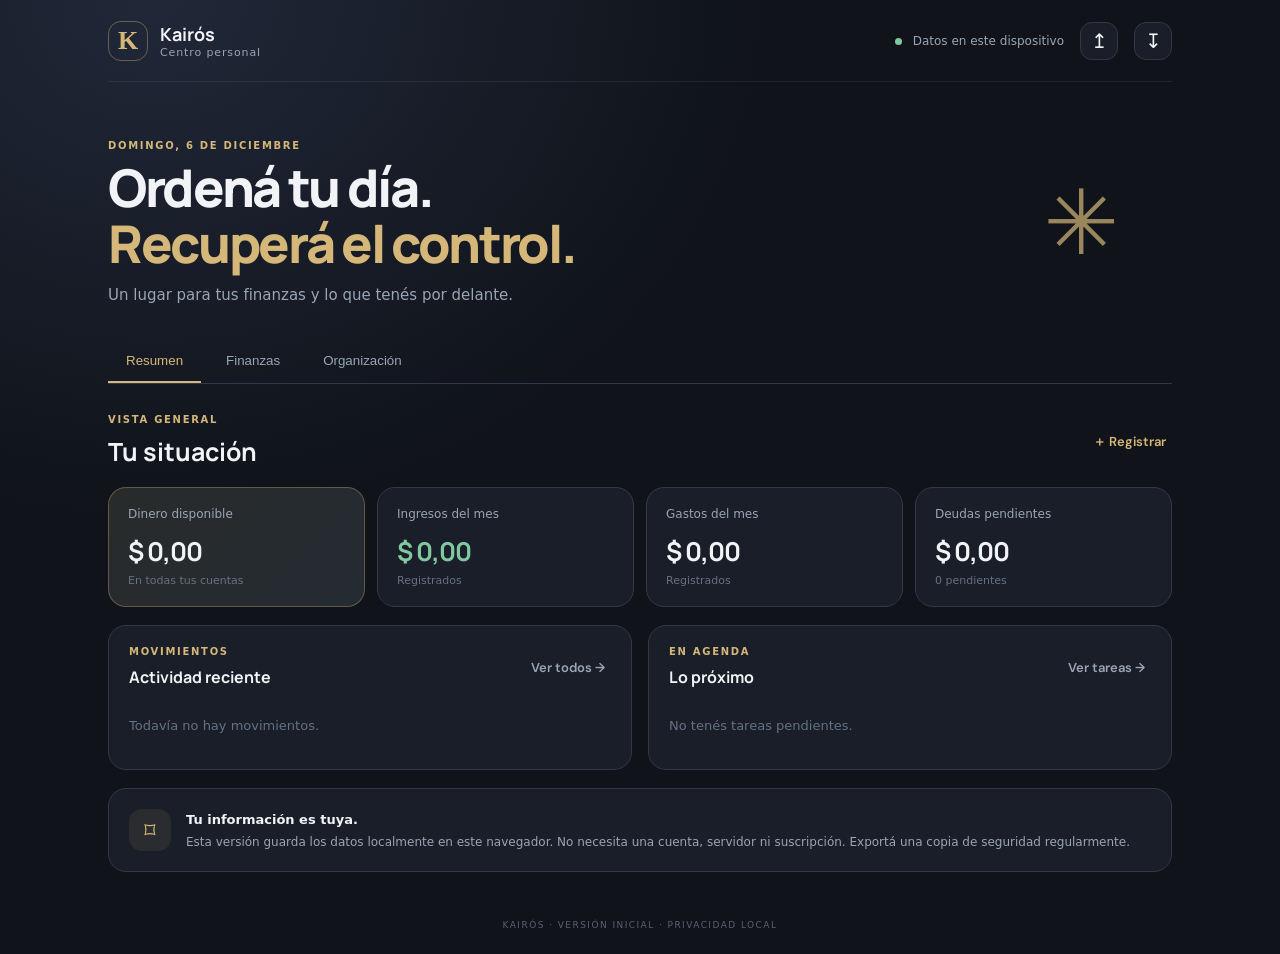
==== personal/index.html @ 92a75d6a "Wire tested finance domain and PWA assets" ====
<!doctype html>
<html lang="es">
<head>
<meta charset="utf-8"><meta name="viewport" content="width=device-width,initial-scale=1,viewport-fit=cover">
<meta name="theme-color" content="#10131a"><meta name="description" content="Kairós: tu centro personal, privado y local.">
<link rel="manifest" href="./manifest.webmanifest"><link rel="stylesheet" href="./styles.css">
<title>Kairós — Centro personal</title>
</head>
<body>
<div class="shell">
<header class="top"><a class="brand" href="#"><span class="brandmark">K</span><span><b>Kairós</b><small>Centro personal</small></span></a><div class="topright"><span class="localtag"><i></i> Datos en este dispositivo</span><button class="iconbtn" id="restoreBtn" title="Restaurar copia de seguridad" aria-label="Restaurar copia">↥</button><button class="iconbtn" id="backupBtn" title="Exportar copia de seguridad" aria-label="Exportar copia">↧</button></div></header>
<main>
<section class="welcome"><div><p class="eyebrow" id="todayLabel">TU ESPACIO</p><h1>Ordená tu día.<br><em>Recuperá el control.</em></h1><p class="muted">Un lugar para tus finanzas y lo que tenés por delante.</p></div><div class="welcome-mark">✳</div></section>
<nav class="tabs" aria-label="Secciones"><button class="tab active" data-view="home">Resumen</button><button class="tab" data-view="finance">Finanzas</button><button class="tab" data-view="tasks">Organización</button></nav>
<section class="view active" id="view-home">
<div class="sectionhead"><div><p class="eyebrow">VISTA GENERAL</p><h2>Tu situación</h2></div><button class="textbtn" id="quickAdd">＋ Registrar</button></div>
<div class="stats"><article class="stat primary"><span>Dinero disponible</span><strong id="totalBalance">$0</strong><small>En todas tus cuentas</small></article><article class="stat"><span>Ingresos del mes</span><strong class="positive" id="monthIncome">$0</strong><small>Registrados</small></article><article class="stat"><span>Gastos del mes</span><strong id="monthExpense">$0</strong><small>Registrados</small></article><article class="stat"><span>Deudas pendientes</span><strong id="debtTotal">$0</strong><small id="debtCount">0 registradas</small></article></div>
<div class="columns"><article class="panel"><div class="panelhead"><div><p class="eyebrow">MOVIMIENTOS</p><h3>Actividad reciente</h3></div><button class="subtle" data-go="finance">Ver todos →</button></div><div id="recentList" class="list empty">Todavía no hay movimientos.</div></article><article class="panel"><div class="panelhead"><div><p class="eyebrow">EN AGENDA</p><h3>Lo próximo</h3></div><button class="subtle" data-go="tasks">Ver tareas →</button></div><div id="upcomingList" class="list empty">No tenés tareas pendientes.</div></article></div>
<div class="panel privacy"><div class="privacyicon">⌑</div><div><b>Tu información es tuya.</b><p>Esta versión guarda los datos localmente en este navegador. No necesita una cuenta, servidor ni suscripción. Exportá una copia de seguridad regularmente.</p></div></div>
</section>
<section class="view" id="view-finance">
<div class="sectionhead"><div><p class="eyebrow">CONTROL FINANCIERO</p><h2>Finanzas</h2></div><button class="textbtn" id="newMovement">＋ Movimiento</button></div>
<div class="financegrid"><article class="panel"><div class="panelhead"><h3>Cuentas</h3><button class="subtle" id="newAccount">＋ Agregar</button></div><div id="accountsList" class="list empty">Agregá tu primera cuenta.</div></article><article class="panel"><div class="panelhead"><h3>Deudas</h3><button class="subtle" id="newDebt">＋ Agregar</button></div><div id="debtsList" class="list empty">No hay deudas registradas.</div></article></div>
<article class="panel movementpanel"><div class="panelhead"><div><p class="eyebrow">REGISTRO</p><h3>Todos los movimientos</h3></div><select id="movementFilter" aria-label="Filtrar movimientos"><option value="all">Todos</option><option value="income">Ingresos</option><option value="expense">Gastos</option></select></div><div id="movementList" class="list empty">Todavía no hay movimientos.</div></article>
</section>
<section class="view" id="view-tasks">
<div class="sectionhead"><div><p class="eyebrow">PLANIFICACIÓN</p><h2>Organización</h2></div><button class="textbtn" id="newTask">＋ Nueva tarea</button></div>
<div class="tasksummary"><div><b id="taskOpen">0</b><span>Pendientes</span></div><div><b id="taskDone">0</b><span>Completadas</span></div></div>
<article class="panel"><div class="panelhead"><h3>Tu lista</h3><select id="taskFilter" aria-label="Filtrar tareas"><option value="open">Pendientes</option><option value="all">Todas</option><option value="done">Completadas</option></select></div><div id="taskList" class="list empty">No hay tareas. Agregá la primera.</div></article>
</section>
</main>
<footer>KAIRÓS · VERSIÓN INICIAL · PRIVACIDAD LOCAL</footer>
</div>
<dialog id="entryDialog"><form method="dialog" id="entryForm"><div class="dialoghead"><div><p class="eyebrow" id="formEyebrow">NUEVO REGISTRO</p><h2 id="formTitle">Registrar movimiento</h2></div><button class="iconbtn" value="cancel" aria-label="Cerrar">×</button></div><div id="formFields"></div><div class="formactions"><button class="btn ghost" value="cancel">Cancelar</button><button class="btn" id="saveEntry" value="default">Guardar</button></div></form></dialog>
<input id="importFile" type="file" accept="application/json,.json" hidden>
<div id="toast" role="status" aria-live="polite"></div>
<script src="./domain.js"></script><script src="./app.js"></script>
</body></html>
---- personal/styles.css ----
@import url('https://fonts.googleapis.com/css2?family=DM+Sans:wght@400;500;600;700&family=Manrope:wght@400;500;600;700;800&display=swap');
:root{color-scheme:dark;--bg:#10131a;--surface:#191e28;--surface2:#202735;--line:#303949;--text:#f1f3f6;--muted:#9aa5b5;--faint:#657184;--accent:#d5b779;--green:#80c9a0;--red:#e58b8b;--radius:18px}*{box-sizing:border-box}body{margin:0;background:radial-gradient(ellipse at 12% 0%,#202838 0,transparent 38%),var(--bg);color:var(--text);font:15px system-ui,-apple-system,BlinkMacSystemFont,'Segoe UI',sans-serif;min-height:100vh}.shell{max-width:1120px;margin:auto;padding:0 28px}.top{height:82px;display:flex;align-items:center;justify-content:space-between;border-bottom:1px solid #ffffff12}.brand{display:flex;align-items:center;gap:12px;color:inherit;text-decoration:none}.brandmark{width:40px;height:40px;border:1px solid #d5b77966;border-radius:13px;display:grid;place-items:center;color:var(--accent);font:700 26px Georgia}.brand b{display:block;font:700 18px Manrope}.brand small{display:block;color:var(--muted);font-size:11px;letter-spacing:.08em}.topright{display:flex;align-items:center;gap:16px}.localtag{font-size:12px;color:var(--muted)}.localtag i{display:inline-block;width:7px;height:7px;background:var(--green);border-radius:50%;margin-right:7px}.iconbtn{width:38px;height:38px;border:1px solid var(--line);border-radius:12px;background:var(--surface);color:var(--text);font-size:20px;cursor:pointer}.welcome{display:flex;justify-content:space-between;align-items:center;padding:58px 0 36px}.eyebrow{font-size:10px;letter-spacing:.17em;color:var(--accent);font-weight:700;margin:0 0 9px}.welcome h1{font:800 clamp(34px,5vw,52px)/1.08 Manrope;margin:0;letter-spacing:-.045em}.welcome h1 em{font-style:normal;color:var(--accent)}.muted{color:var(--muted);margin:14px 0 0}.welcome-mark{font-size:90px;color:#d5b779;opacity:.7;padding-right:5%}.tabs{display:flex;gap:7px;border-bottom:1px solid var(--line);margin-bottom:30px}.tab{padding:13px 18px;border:0;border-bottom:2px solid transparent;background:none;color:var(--muted);font:600 13px inherit;cursor:pointer}.tab.active{color:var(--accent);border-color:var(--accent)}.view{display:none}.view.active{display:block}.sectionhead{display:flex;justify-content:space-between;align-items:center;margin:0 0 18px}.sectionhead h2{font:700 25px Manrope;margin:0}.textbtn,.subtle{background:none;border:0;color:var(--accent);font:600 13px 'DM Sans';cursor:pointer}.stats{display:grid;grid-template-columns:repeat(4,1fr);gap:12px;margin-bottom:18px}.stat{background:var(--surface);border:1px solid var(--line);border-radius:var(--radius);padding:19px;min-height:120px}.stat.primary{background:linear-gradient(135deg,#292b2b,#242b32);border-color:#d5b77955}.stat span,.stat small{display:block;color:var(--muted);font-size:12px}.stat strong{display:block;font:700 26px Manrope;margin:12px 0 5px;letter-spacing:-.04em}.stat small{color:var(--faint);font-size:11px}.positive{color:var(--green)}.columns,.financegrid{display:grid;grid-template-columns:1fr 1fr;gap:16px}.panel{background:var(--surface);border:1px solid var(--line);border-radius:var(--radius);padding:20px;margin-bottom:16px;min-width:0}.panelhead{display:flex;justify-content:space-between;align-items:center;gap:12px;margin-bottom:14px}.panelhead h3{font:700 16px Manrope;margin:0}.list.empty{color:var(--faint);font-size:13px;padding:16px 0}.listrow{display:flex;justify-content:space-between;align-items:center;gap:12px;padding:13px 0;border-top:1px solid #ffffff0d}.listrow:first-child{border-top:0}.rowmain{min-width:0}.rowtitle{font-weight:600;font-size:13px;overflow-wrap:anywhere}.rowsub{color:var(--muted);font-size:11px;margin-top:4px}.rowamount{font-weight:700;font-size:13px;white-space:nowrap}.rowamount.income{color:var(--green)}.rowamount.expense{color:var(--red)}.rowactions{display:flex;gap:5px}.mini{border:1px solid var(--line);background:var(--surface2);color:var(--muted);border-radius:8px;padding:5px 8px;cursor:pointer;font-size:11px}.privacy{display:flex;align-items:center;gap:15px;margin-top:2px}.privacyicon{width:42px;height:42px;border-radius:13px;background:#d5b77918;color:var(--accent);display:grid;place-items:center;font-size:22px;flex:none}.privacy b{font-size:13px}.privacy p{font-size:12px;color:var(--muted);margin:5px 0 0;line-height:1.5}.movementpanel{margin-top:16px}.subtle{color:var(--muted)}select,input{background:var(--surface2);color:var(--text);border:1px solid var(--line);border-radius:10px;padding:9px 11px;font:13px 'DM Sans';max-width:100%}.tasksummary{display:flex;gap:10px;margin-bottom:16px}.tasksummary div{padding:14px 18px;background:var(--surface);border:1px solid var(--line);border-radius:14px;min-width:125px}.tasksummary b{font:700 22px Manrope;display:block}.tasksummary span{font-size:11px;color:var(--muted)}.taskcheck{width:19px;height:19px;accent-color:var(--accent);flex:none}footer{text-align:center;color:#596273;font-size:9px;letter-spacing:.16em;padding:32px 0 24px}dialog{background:var(--surface);color:var(--text);border:1px solid var(--line);border-radius:20px;padding:0;width:min(470px,calc(100% - 28px));box-shadow:0 25px 100px #0009}dialog::backdrop{background:#080a0ecc;backdrop-filter:blur(4px)}dialog form{padding:24px}.dialoghead{display:flex;justify-content:space-between;align-items:flex-start;margin-bottom:20px}.dialoghead h2{font:700 21px Manrope;margin:0}.field{margin:14px 0}.field label{display:block;font-size:12px;color:var(--muted);margin-bottom:7px}.field input,.field select{width:100%;padding:12px}.formactions{display:flex;justify-content:flex-end;gap:9px;margin-top:22px}.btn{border:1px solid var(--accent);background:var(--accent);color:#17191d;padding:11px 17px;border-radius:10px;font-weight:700;cursor:pointer}.btn.ghost{background:transparent;color:var(--muted);border-color:var(--line)}#toast{position:fixed;bottom:22px;left:50%;transform:translate(-50%,20px);opacity:0;pointer-events:none;background:#e6d2a5;color:#17191d;padding:11px 17px;border-radius:10px;font-size:13px;font-weight:600;transition:.2s;z-index:5}#toast.show{opacity:1;transform:translate(-50%,0)}.taskdone .rowtitle{text-decoration:line-through;color:var(--faint)}@media(max-width:760px){.shell{padding:0 16px}.top{height:68px}.localtag{font-size:0}.localtag i{width:8px;height:8px}.welcome{padding:40px 0 28px}.welcome-mark{font-size:60px;padding:0}.stats{grid-template-columns:1fr 1fr;gap:9px}.stat{padding:15px;min-height:108px}.stat strong{font-size:22px}.columns,.financegrid{grid-template-columns:1fr;gap:0}.panel{padding:16px}.sectionhead h2{font-size:22px}.tab{padding:12px 13px}.welcome h1{font-size:37px}}@media(max-width:380px){.welcome h1{font-size:32px}.stats{grid-template-columns:1fr 1fr}.stat strong{font-size:19px}}
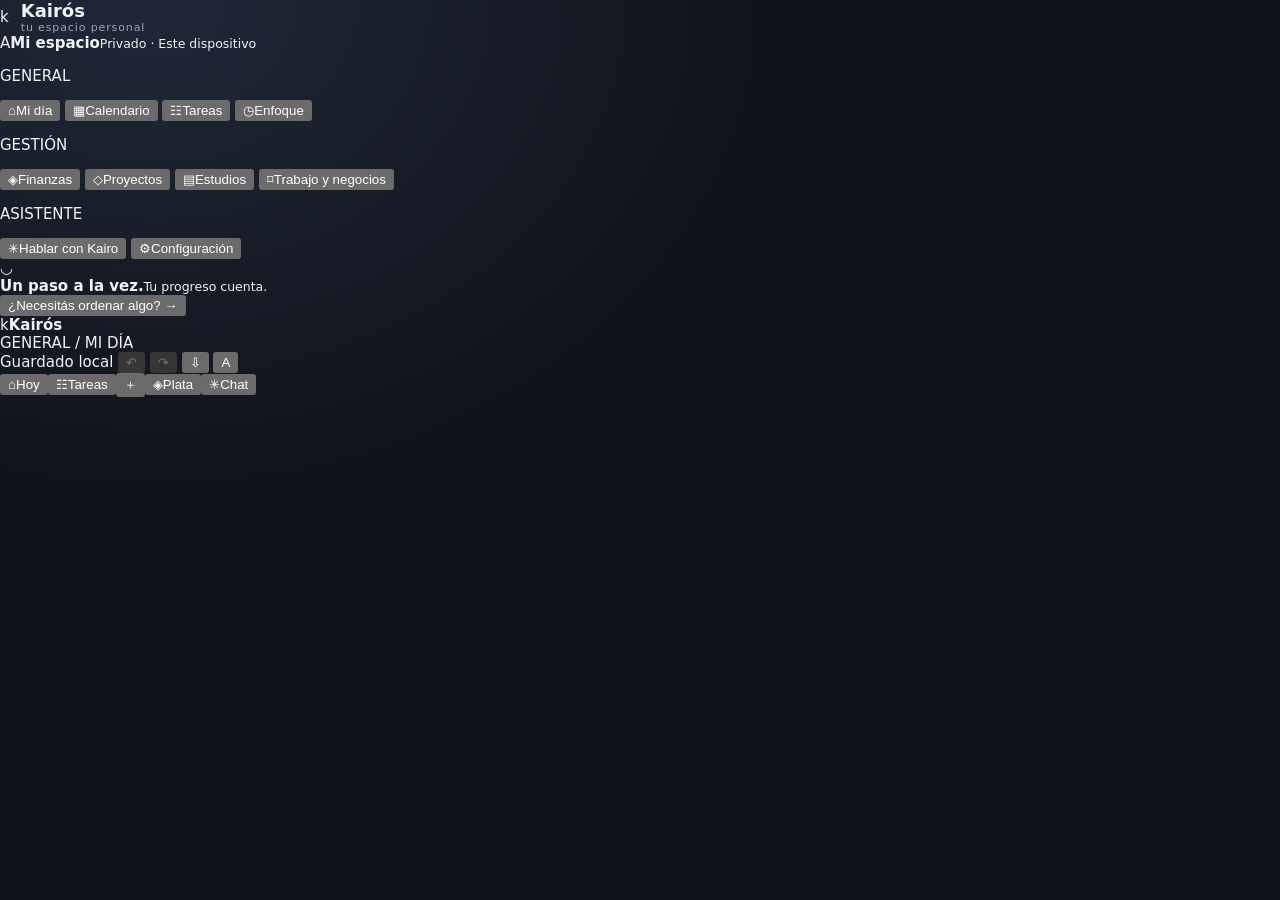
==== commit d6059620: "Redesign Kairós as responsive personal workspace" ====
--- a/personal/index.html
+++ b/personal/index.html
@@ -2,37 +2,63 @@
 <html lang="es">
 <head>
 <meta charset="utf-8"><meta name="viewport" content="width=device-width,initial-scale=1,viewport-fit=cover">
-<meta name="theme-color" content="#10131a"><meta name="description" content="Kairós: tu centro personal, privado y local.">
-<link rel="manifest" href="./manifest.webmanifest"><link rel="stylesheet" href="./styles.css">
-<title>Kairós — Centro personal</title>
+<meta name="theme-color" content="#f4f2ec"><meta name="description" content="Kairós: tu centro personal, privado y local.">
+<link rel="manifest" href="./manifest.webmanifest"><link rel="icon" href="./icon.svg"><link rel="stylesheet" href="./styles.css">
+<title>Kairós — Tu centro personal</title>
 </head>
 <body>
-<div class="shell">
-<header class="top"><a class="brand" href="#"><span class="brandmark">K</span><span><b>Kairós</b><small>Centro personal</small></span></a><div class="topright"><span class="localtag"><i></i> Datos en este dispositivo</span><button class="iconbtn" id="restoreBtn" title="Restaurar copia de seguridad" aria-label="Restaurar copia">↥</button><button class="iconbtn" id="backupBtn" title="Exportar copia de seguridad" aria-label="Exportar copia">↧</button></div></header>
-<main>
-<section class="welcome"><div><p class="eyebrow" id="todayLabel">TU ESPACIO</p><h1>Ordená tu día.<br><em>Recuperá el control.</em></h1><p class="muted">Un lugar para tus finanzas y lo que tenés por delante.</p></div><div class="welcome-mark">✳</div></section>
-<nav class="tabs" aria-label="Secciones"><button class="tab active" data-view="home">Resumen</button><button class="tab" data-view="finance">Finanzas</button><button class="tab" data-view="tasks">Organización</button></nav>
-<section class="view active" id="view-home">
-<div class="sectionhead"><div><p class="eyebrow">VISTA GENERAL</p><h2>Tu situación</h2></div><button class="textbtn" id="quickAdd">＋ Registrar</button></div>
-<div class="stats"><article class="stat primary"><span>Dinero disponible</span><strong id="totalBalance">$0</strong><small>En todas tus cuentas</small></article><article class="stat"><span>Ingresos del mes</span><strong class="positive" id="monthIncome">$0</strong><small>Registrados</small></article><article class="stat"><span>Gastos del mes</span><strong id="monthExpense">$0</strong><small>Registrados</small></article><article class="stat"><span>Deudas pendientes</span><strong id="debtTotal">$0</strong><small id="debtCount">0 registradas</small></article></div>
-<div class="columns"><article class="panel"><div class="panelhead"><div><p class="eyebrow">MOVIMIENTOS</p><h3>Actividad reciente</h3></div><button class="subtle" data-go="finance">Ver todos →</button></div><div id="recentList" class="list empty">Todavía no hay movimientos.</div></article><article class="panel"><div class="panelhead"><div><p class="eyebrow">EN AGENDA</p><h3>Lo próximo</h3></div><button class="subtle" data-go="tasks">Ver tareas →</button></div><div id="upcomingList" class="list empty">No tenés tareas pendientes.</div></article></div>
-<div class="panel privacy"><div class="privacyicon">⌑</div><div><b>Tu información es tuya.</b><p>Esta versión guarda los datos localmente en este navegador. No necesita una cuenta, servidor ni suscripción. Exportá una copia de seguridad regularmente.</p></div></div>
-</section>
-<section class="view" id="view-finance">
-<div class="sectionhead"><div><p class="eyebrow">CONTROL FINANCIERO</p><h2>Finanzas</h2></div><button class="textbtn" id="newMovement">＋ Movimiento</button></div>
-<div class="financegrid"><article class="panel"><div class="panelhead"><h3>Cuentas</h3><button class="subtle" id="newAccount">＋ Agregar</button></div><div id="accountsList" class="list empty">Agregá tu primera cuenta.</div></article><article class="panel"><div class="panelhead"><h3>Deudas</h3><button class="subtle" id="newDebt">＋ Agregar</button></div><div id="debtsList" class="list empty">No hay deudas registradas.</div></article></div>
-<article class="panel movementpanel"><div class="panelhead"><div><p class="eyebrow">REGISTRO</p><h3>Todos los movimientos</h3></div><select id="movementFilter" aria-label="Filtrar movimientos"><option value="all">Todos</option><option value="income">Ingresos</option><option value="expense">Gastos</option></select></div><div id="movementList" class="list empty">Todavía no hay movimientos.</div></article>
-</section>
-<section class="view" id="view-tasks">
-<div class="sectionhead"><div><p class="eyebrow">PLANIFICACIÓN</p><h2>Organización</h2></div><button class="textbtn" id="newTask">＋ Nueva tarea</button></div>
-<div class="tasksummary"><div><b id="taskOpen">0</b><span>Pendientes</span></div><div><b id="taskDone">0</b><span>Completadas</span></div></div>
-<article class="panel"><div class="panelhead"><h3>Tu lista</h3><select id="taskFilter" aria-label="Filtrar tareas"><option value="open">Pendientes</option><option value="all">Todas</option><option value="done">Completadas</option></select></div><div id="taskList" class="list empty">No hay tareas. Agregá la primera.</div></article>
-</section>
+<div class="app-shell">
+<aside class="sidebar">
+<a class="brand" href="#home"><span class="brand-mark">k</span><span><b>Kairós</b><small>tu espacio personal</small></span></a>
+<div class="profile-chip"><span class="avatar">A</span><span><b>Mi espacio</b><small>Privado · Este dispositivo</small></span><i class="status-dot"></i></div>
+<nav class="side-nav" aria-label="Navegación principal">
+<p class="nav-label">GENERAL</p>
+<button class="nav-item active" data-view="home"><span>⌂</span>Mi día</button>
+<button class="nav-item" data-view="calendar"><span>▦</span>Calendario</button>
+<button class="nav-item" data-view="organize"><span>☷</span>Tareas</button>
+<button class="nav-item" data-view="focus"><span>◷</span>Enfoque</button>
+<p class="nav-label">GESTIÓN</p>
+<button class="nav-item" data-view="finance"><span>◈</span>Finanzas</button>
+<button class="nav-item" data-view="projects"><span>◇</span>Proyectos</button>
+<button class="nav-item" data-view="studies"><span>▤</span>Estudios</button>
+<button class="nav-item" data-view="work"><span>⌑</span>Trabajo y negocios</button>
+<p class="nav-label">ASISTENTE</p>
+<button class="nav-item" data-view="assistant"><span>✳</span>Hablar con Kairo</button>
+<button class="nav-item" data-view="settings"><span>⚙</span>Configuración</button>
+</nav>
+<div class="sidebar-bottom"><div class="mascot-mini"><span class="mascot-face">◡</span><div><b>Un paso a la vez.</b><small>Tu progreso cuenta.</small></div></div><button class="side-help" data-view="assistant">¿Necesitás ordenar algo? <span>→</span></button></div>
+</aside>
+<div class="main-column">
+<header class="topbar">
+<div class="mobile-brand"><span class="brand-mark">k</span><b>Kairós</b></div>
+<div class="breadcrumb" id="breadcrumb">GENERAL <span>/</span> MI DÍA</div>
+<div class="top-actions">
+<span class="save-status"><i></i> Guardado local</span>
+<button class="icon-action" id="undoBtn" title="Deshacer (Ctrl+Z)" aria-label="Deshacer" disabled>↶</button>
+<button class="icon-action" id="redoBtn" title="Rehacer (Ctrl+Y)" aria-label="Rehacer" disabled>↷</button>
+<button class="icon-action" id="backupBtn" title="Copia de seguridad" aria-label="Copia de seguridad">⇩</button>
+<button class="avatar top-avatar" id="settingsShortcut" aria-label="Configuración">A</button>
+</div>
+</header>
+<main id="main-content">
+<section class="view active" id="view-home"></section>
+<section class="view" id="view-calendar"></section>
+<section class="view" id="view-organize"></section>
+<section class="view" id="view-focus"></section>
+<section class="view" id="view-finance"></section>
+<section class="view" id="view-projects"></section>
+<section class="view" id="view-studies"></section>
+<section class="view" id="view-work"></section>
+<section class="view" id="view-assistant"></section>
+<section class="view" id="view-settings"></section>
 </main>
-<footer>KAIRÓS · VERSIÓN INICIAL · PRIVACIDAD LOCAL</footer>
 </div>
-<dialog id="entryDialog"><form method="dialog" id="entryForm"><div class="dialoghead"><div><p class="eyebrow" id="formEyebrow">NUEVO REGISTRO</p><h2 id="formTitle">Registrar movimiento</h2></div><button class="iconbtn" value="cancel" aria-label="Cerrar">×</button></div><div id="formFields"></div><div class="formactions"><button class="btn ghost" value="cancel">Cancelar</button><button class="btn" id="saveEntry" value="default">Guardar</button></div></form></dialog>
-<input id="importFile" type="file" accept="application/json,.json" hidden>
-<div id="toast" role="status" aria-live="polite"></div>
+<nav class="mobile-nav" aria-label="Navegación móvil">
+<button class="active" data-view="home"><span>⌂</span>Hoy</button><button data-view="organize"><span>☷</span>Tareas</button><button class="mobile-add" id="mobileQuickAdd"><span>＋</span></button><button data-view="finance"><span>◈</span>Plata</button><button data-view="assistant"><span>✳</span>Chat</button>
+</nav>
+</div>
+<dialog id="modal"><form id="modalForm"><div class="modal-head"><div><p class="eyebrow" id="modalEyebrow">NUEVO</p><h2 id="modalTitle">Crear</h2></div><button type="button" class="icon-action close-modal" aria-label="Cerrar">×</button></div><div id="modalFields" class="modal-fields"></div><div class="modal-actions"><button type="button" class="btn btn-quiet close-modal">Cancelar</button><button type="submit" class="btn btn-primary">Guardar</button></div></form></dialog>
+<div class="toast" id="toast" role="status" aria-live="polite"></div>
+<input type="file" id="importFile" accept="application/json,.json" hidden>
 <script src="./domain.js"></script><script src="./app.js"></script>
 </body></html>
--- a/personal/styles.css
+++ b/personal/styles.css
@@ -1,2 +1,2 @@
 @import url('https://fonts.googleapis.com/css2?family=DM+Sans:wght@400;500;600;700&family=Manrope:wght@400;500;600;700;800&display=swap');
-:root{color-scheme:dark;--bg:#10131a;--surface:#191e28;--surface2:#202735;--line:#303949;--text:#f1f3f6;--muted:#9aa5b5;--faint:#657184;--accent:#d5b779;--green:#80c9a0;--red:#e58b8b;--radius:18px}*{box-sizing:border-box}body{margin:0;background:radial-gradient(ellipse at 12% 0%,#202838 0,transparent 38%),var(--bg);color:var(--text);font:15px system-ui,-apple-system,BlinkMacSystemFont,'Segoe UI',sans-serif;min-height:100vh}.shell{max-width:1120px;margin:auto;padding:0 28px}.top{height:82px;display:flex;align-items:center;justify-content:space-between;border-bottom:1px solid #ffffff12}.brand{display:flex;align-items:center;gap:12px;color:inherit;text-decoration:none}.brandmark{width:40px;height:40px;border:1px solid #d5b77966;border-radius:13px;display:grid;place-items:center;color:var(--accent);font:700 26px Georgia}.brand b{display:block;font:700 18px Manrope}.brand small{display:block;color:var(--muted);font-size:11px;letter-spacing:.08em}.topright{display:flex;align-items:center;gap:16px}.localtag{font-size:12px;color:var(--muted)}.localtag i{display:inline-block;width:7px;height:7px;background:var(--green);border-radius:50%;margin-right:7px}.iconbtn{width:38px;height:38px;border:1px solid var(--line);border-radius:12px;background:var(--surface);color:var(--text);font-size:20px;cursor:pointer}.welcome{display:flex;justify-content:space-between;align-items:center;padding:58px 0 36px}.eyebrow{font-size:10px;letter-spacing:.17em;color:var(--accent);font-weight:700;margin:0 0 9px}.welcome h1{font:800 clamp(34px,5vw,52px)/1.08 Manrope;margin:0;letter-spacing:-.045em}.welcome h1 em{font-style:normal;color:var(--accent)}.muted{color:var(--muted);margin:14px 0 0}.welcome-mark{font-size:90px;color:#d5b779;opacity:.7;padding-right:5%}.tabs{display:flex;gap:7px;border-bottom:1px solid var(--line);margin-bottom:30px}.tab{padding:13px 18px;border:0;border-bottom:2px solid transparent;background:none;color:var(--muted);font:600 13px inherit;cursor:pointer}.tab.active{color:var(--accent);border-color:var(--accent)}.view{display:none}.view.active{display:block}.sectionhead{display:flex;justify-content:space-between;align-items:center;margin:0 0 18px}.sectionhead h2{font:700 25px Manrope;margin:0}.textbtn,.subtle{background:none;border:0;color:var(--accent);font:600 13px 'DM Sans';cursor:pointer}.stats{display:grid;grid-template-columns:repeat(4,1fr);gap:12px;margin-bottom:18px}.stat{background:var(--surface);border:1px solid var(--line);border-radius:var(--radius);padding:19px;min-height:120px}.stat.primary{background:linear-gradient(135deg,#292b2b,#242b32);border-color:#d5b77955}.stat span,.stat small{display:block;color:var(--muted);font-size:12px}.stat strong{display:block;font:700 26px Manrope;margin:12px 0 5px;letter-spacing:-.04em}.stat small{color:var(--faint);font-size:11px}.positive{color:var(--green)}.columns,.financegrid{display:grid;grid-template-columns:1fr 1fr;gap:16px}.panel{background:var(--surface);border:1px solid var(--line);border-radius:var(--radius);padding:20px;margin-bottom:16px;min-width:0}.panelhead{display:flex;justify-content:space-between;align-items:center;gap:12px;margin-bottom:14px}.panelhead h3{font:700 16px Manrope;margin:0}.list.empty{color:var(--faint);font-size:13px;padding:16px 0}.listrow{display:flex;justify-content:space-between;align-items:center;gap:12px;padding:13px 0;border-top:1px solid #ffffff0d}.listrow:first-child{border-top:0}.rowmain{min-width:0}.rowtitle{font-weight:600;font-size:13px;overflow-wrap:anywhere}.rowsub{color:var(--muted);font-size:11px;margin-top:4px}.rowamount{font-weight:700;font-size:13px;white-space:nowrap}.rowamount.income{color:var(--green)}.rowamount.expense{color:var(--red)}.rowactions{display:flex;gap:5px}.mini{border:1px solid var(--line);background:var(--surface2);color:var(--muted);border-radius:8px;padding:5px 8px;cursor:pointer;font-size:11px}.privacy{display:flex;align-items:center;gap:15px;margin-top:2px}.privacyicon{width:42px;height:42px;border-radius:13px;background:#d5b77918;color:var(--accent);display:grid;place-items:center;font-size:22px;flex:none}.privacy b{font-size:13px}.privacy p{font-size:12px;color:var(--muted);margin:5px 0 0;line-height:1.5}.movementpanel{margin-top:16px}.subtle{color:var(--muted)}select,input{background:var(--surface2);color:var(--text);border:1px solid var(--line);border-radius:10px;padding:9px 11px;font:13px 'DM Sans';max-width:100%}.tasksummary{display:flex;gap:10px;margin-bottom:16px}.tasksummary div{padding:14px 18px;background:var(--surface);border:1px solid var(--line);border-radius:14px;min-width:125px}.tasksummary b{font:700 22px Manrope;display:block}.tasksummary span{font-size:11px;color:var(--muted)}.taskcheck{width:19px;height:19px;accent-color:var(--accent);flex:none}footer{text-align:center;color:#596273;font-size:9px;letter-spacing:.16em;padding:32px 0 24px}dialog{background:var(--surface);color:var(--text);border:1px solid var(--line);border-radius:20px;padding:0;width:min(470px,calc(100% - 28px));box-shadow:0 25px 100px #0009}dialog::backdrop{background:#080a0ecc;backdrop-filter:blur(4px)}dialog form{padding:24px}.dialoghead{display:flex;justify-content:space-between;align-items:flex-start;margin-bottom:20px}.dialoghead h2{font:700 21px Manrope;margin:0}.field{margin:14px 0}.field label{display:block;font-size:12px;color:var(--muted);margin-bottom:7px}.field input,.field select{width:100%;padding:12px}.formactions{display:flex;justify-content:flex-end;gap:9px;margin-top:22px}.btn{border:1px solid var(--accent);background:var(--accent);color:#17191d;padding:11px 17px;border-radius:10px;font-weight:700;cursor:pointer}.btn.ghost{background:transparent;color:var(--muted);border-color:var(--line)}#toast{position:fixed;bottom:22px;left:50%;transform:translate(-50%,20px);opacity:0;pointer-events:none;background:#e6d2a5;color:#17191d;padding:11px 17px;border-radius:10px;font-size:13px;font-weight:600;transition:.2s;z-index:5}#toast.show{opacity:1;transform:translate(-50%,0)}.taskdone .rowtitle{text-decoration:line-through;color:var(--faint)}@media(max-width:760px){.shell{padding:0 16px}.top{height:68px}.localtag{font-size:0}.localtag i{width:8px;height:8px}.welcome{padding:40px 0 28px}.welcome-mark{font-size:60px;padding:0}.stats{grid-template-columns:1fr 1fr;gap:9px}.stat{padding:15px;min-height:108px}.stat strong{font-size:22px}.columns,.financegrid{grid-template-columns:1fr;gap:0}.panel{padding:16px}.sectionhead h2{font-size:22px}.tab{padding:12px 13px}.welcome h1{font-size:37px}}@media(max-width:380px){.welcome h1{font-size:32px}.stats{grid-template-columns:1fr 1fr}.stat strong{font-size:19px}}+:root{color-scheme:dark;--bg:#10131a;--surface:#191e28;--surface2:#202735;--line:#303949;--text:#f1f3f6;--muted:#9aa5b5;--faint:#657184;--accent:#d5b779;--green:#80c9a0;--red:#e58b8b;--radius:18px}*{box-sizing:border-box}body{margin:0;background:radial-gradient(ellipse at 12% 0%,#202838 0,transparent 38%),var(--bg);color:var(--text);font:15px system-ui,-apple-system,BlinkMacSystemFont,'Segoe UI',sans-serif;min-height:100vh}.shell{max-width:1120px;margin:auto;padding:0 28px}.top{height:82px;display:flex;align-items:center;justify-content:space-between;border-bottom:1px solid #ffffff12}.brand{display:flex;align-items:center;gap:12px;color:inherit;text-decoration:none}.brandmark{width:40px;height:40px;border:1px solid #d5b77966;border-radius:13px;display:grid;place-items:center;color:var(--accent);font:700 26px Georgia}.brand b{display:block;font:700 18px system-ui}.brand small{display:block;color:var(--muted);font-size:11px;letter-spacing:.08em}.topright{display:flex;align-items:center;gap:16px}.localtag{font-size:12px;color:var(--muted)}.localtag i{display:inline-block;width:7px;height:7px;background:var(--green);border-radius:50%;margin-right:7px}.iconbtn{width:38px;height:38px;border:1px solid var(--line);border-radius:12px;background:var(--surface);color:var(--text);font-size:20px;cursor:pointer}.welcome{display:flex;justify-content:space-between;align-items:center;padding:58px 0 36px}.eyebrow{font-size:10px;letter-spacing:.17em;color:var(--accent);font-weight:700;margin:0 0 9px}.welcome h1{font:800 clamp(34px,5vw,52px)/1.08 system-ui;margin:0;letter-spacing:-.045em}.welcome h1 em{font-style:normal;color:var(--accent)}.muted{color:var(--muted);margin:14px 0 0}.welcome-mark{font-size:90px;color:#d5b779;opacity:.7;padding-right:5%}.tabs{display:flex;gap:7px;border-bottom:1px solid var(--line);margin-bottom:30px}.tab{padding:13px 18px;border:0;border-bottom:2px solid transparent;background:none;color:var(--muted);font:600 13px system-ui,sans-serif;cursor:pointer}.tab.active{color:var(--accent);border-color:var(--accent)}.view{display:none}.view.active{display:block}.sectionhead{display:flex;justify-content:space-between;align-items:center;margin:0 0 18px}.sectionhead h2{font:700 25px system-ui;margin:0}.textbtn,.subtle{background:none;border:0;color:var(--accent);font:600 13px 'DM Sans';cursor:pointer}.stats{display:grid;grid-template-columns:repeat(4,1fr);gap:12px;margin-bottom:18px}.stat{background:var(--surface);border:1px solid var(--line);border-radius:var(--radius);padding:19px;min-height:120px}.stat.primary{background:linear-gradient(135deg,#292b2b,#242b32);border-color:#d5b77955}.stat span,.stat small{display:block;color:var(--muted);font-size:12px}.stat strong{display:block;font:700 26px system-ui;margin:12px 0 5px;letter-spacing:-.04em}.stat small{color:var(--faint);font-size:11px}.positive{color:var(--green)}.columns,.financegrid{display:grid;grid-template-columns:1fr 1fr;gap:16px}.panel{background:var(--surface);border:1px solid var(--line);border-radius:var(--radius);padding:20px;margin-bottom:16px;min-width:0}.panelhead{display:flex;justify-content:space-between;align-items:center;gap:12px;margin-bottom:14px}.panelhead h3{font:700 16px system-ui;margin:0}.list.empty{color:var(--faint);font-size:13px;padding:16px 0}.listrow{display:flex;justify-content:space-between;align-items:center;gap:12px;padding:13px 0;border-top:1px solid #ffffff0d}.listrow:first-child{border-top:0}.rowmain{min-width:0}.rowtitle{font-weight:600;font-size:13px;overflow-wrap:anywhere}.rowsub{color:var(--muted);font-size:11px;margin-top:4px}.rowamount{font-weight:700;font-size:13px;white-space:nowrap}.rowamount.income{color:var(--green)}.rowamount.expense{color:var(--red)}.rowactions{display:flex;gap:5px}.mini{border:1px solid var(--line);background:var(--surface2);color:var(--muted);border-radius:8px;padding:5px 8px;cursor:pointer;font-size:11px}.privacy{display:flex;align-items:center;gap:15px;margin-top:2px}.privacyicon{width:42px;height:42px;border-radius:13px;background:#d5b77918;color:var(--accent);display:grid;place-items:center;font-size:22px;flex:none}.privacy b{font-size:13px}.privacy p{font-size:12px;color:var(--muted);margin:5px 0 0;line-height:1.5}.movementpanel{margin-top:16px}.subtle{color:var(--muted)}select,input{background:var(--surface2);color:var(--text);border:1px solid var(--line);border-radius:10px;padding:9px 11px;font:13px 'DM Sans';max-width:100%}.tasksummary{display:flex;gap:10px;margin-bottom:16px}.tasksummary div{padding:14px 18px;background:var(--surface);border:1px solid var(--line);border-radius:14px;min-width:125px}.tasksummary b{font:700 22px system-ui;display:block}.tasksummary span{font-size:11px;color:var(--muted)}.taskcheck{width:19px;height:19px;accent-color:var(--accent);flex:none}footer{text-align:center;color:#596273;font-size:9px;letter-spacing:.16em;padding:32px 0 24px}dialog{background:var(--surface);color:var(--text);border:1px solid var(--line);border-radius:20px;padding:0;width:min(470px,calc(100% - 28px));box-shadow:0 25px 100px #0009}dialog::backdrop{background:#080a0ecc;backdrop-filter:blur(4px)}dialog form{padding:24px}.dialoghead{display:flex;justify-content:space-between;align-items:flex-start;margin-bottom:20px}.dialoghead h2{font:700 21px system-ui;margin:0}.field{margin:14px 0}.field label{display:block;font-size:12px;color:var(--muted);margin-bottom:7px}.field input,.field select{width:100%;padding:12px}.formactions{display:flex;justify-content:flex-end;gap:9px;margin-top:22px}.btn{border:1px solid var(--accent);background:var(--accent);color:#17191d;padding:11px 17px;border-radius:10px;font-weight:700;cursor:pointer}.btn.ghost{background:transparent;color:var(--muted);border-color:var(--line)}#toast{position:fixed;bottom:22px;left:50%;transform:translate(-50%,20px);opacity:0;pointer-events:none;background:#e6d2a5;color:#17191d;padding:11px 17px;border-radius:10px;font-size:13px;font-weight:600;transition:.2s;z-index:5}#toast.show{opacity:1;transform:translate(-50%,0)}.taskdone .rowtitle{text-decoration:line-through;color:var(--faint)}@media(max-width:760px){.shell{padding:0 16px}.top{height:68px}.localtag{font-size:0}.localtag i{width:8px;height:8px}.welcome{padding:40px 0 28px}.welcome-mark{font-size:60px;padding:0}.stats{grid-template-columns:1fr 1fr;gap:9px}.stat{padding:15px;min-height:108px}.stat strong{font-size:22px}.columns,.financegrid{grid-template-columns:1fr;gap:0}.panel{padding:16px}.sectionhead h2{font-size:22px}.tab{padding:12px 13px}.welcome h1{font-size:37px}}@media(max-width:380px){.welcome h1{font-size:32px}.stats{grid-template-columns:1fr 1fr}.stat strong{font-size:19px}}
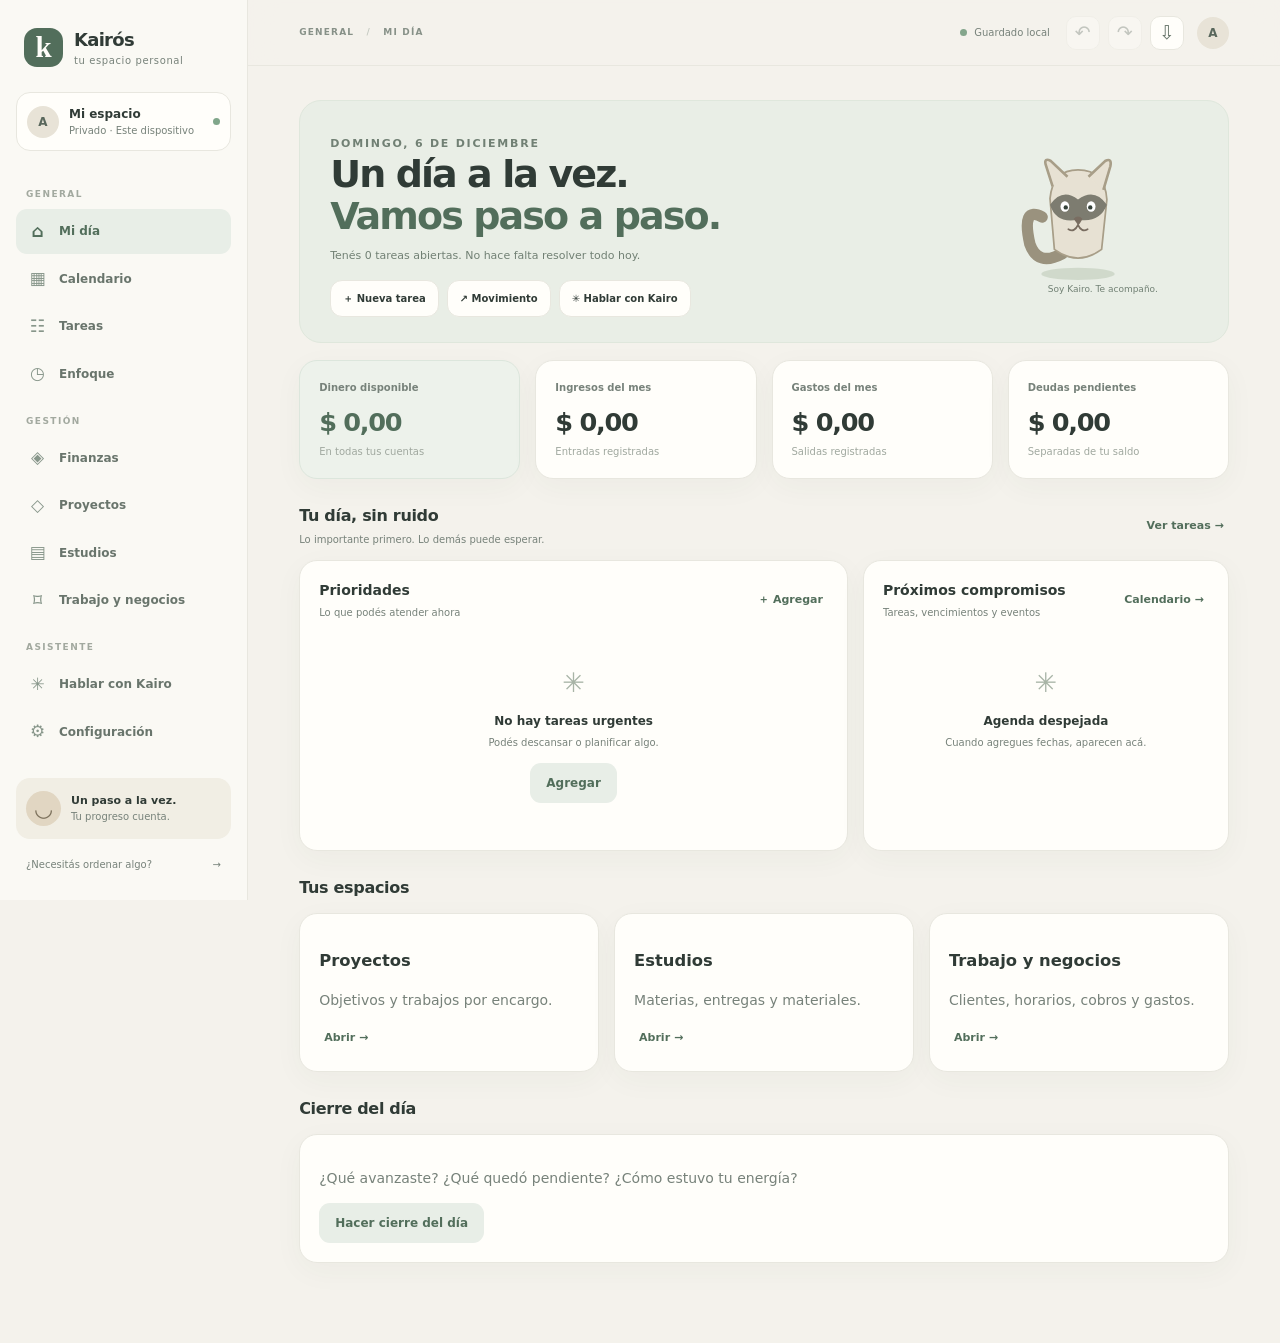
==== commit c13c6da5: "Load modular Kairós application layers" ====
--- a/personal/index.html
+++ b/personal/index.html
@@ -60,5 +60,5 @@
 <dialog id="modal"><form id="modalForm"><div class="modal-head"><div><p class="eyebrow" id="modalEyebrow">NUEVO</p><h2 id="modalTitle">Crear</h2></div><button type="button" class="icon-action close-modal" aria-label="Cerrar">×</button></div><div id="modalFields" class="modal-fields"></div><div class="modal-actions"><button type="button" class="btn btn-quiet close-modal">Cancelar</button><button type="submit" class="btn btn-primary">Guardar</button></div></form></dialog>
 <div class="toast" id="toast" role="status" aria-live="polite"></div>
 <input type="file" id="importFile" accept="application/json,.json" hidden>
-<script src="./domain.js"></script><script src="./app.js"></script>
+<script src="./domain.js"></script><script src="./app-core.js"></script><script src="./app-views-1.js"></script><script src="./app-views-2.js"></script><script src="./app-views-3.js"></script><script src="./app-views-4.js"></script><script src="./app-forms.js"></script><script src="./app-actions-1.js"></script><script src="./app-features-1.js"></script><script src="./app-features-2.js"></script>
 </body></html>
--- a/personal/styles.css
+++ b/personal/styles.css
@@ -1,2 +1,6 @@
-@import url('https://fonts.googleapis.com/css2?family=DM+Sans:wght@400;500;600;700&family=Manrope:wght@400;500;600;700;800&display=swap');
-:root{color-scheme:dark;--bg:#10131a;--surface:#191e28;--surface2:#202735;--line:#303949;--text:#f1f3f6;--muted:#9aa5b5;--faint:#657184;--accent:#d5b779;--green:#80c9a0;--red:#e58b8b;--radius:18px}*{box-sizing:border-box}body{margin:0;background:radial-gradient(ellipse at 12% 0%,#202838 0,transparent 38%),var(--bg);color:var(--text);font:15px system-ui,-apple-system,BlinkMacSystemFont,'Segoe UI',sans-serif;min-height:100vh}.shell{max-width:1120px;margin:auto;padding:0 28px}.top{height:82px;display:flex;align-items:center;justify-content:space-between;border-bottom:1px solid #ffffff12}.brand{display:flex;align-items:center;gap:12px;color:inherit;text-decoration:none}.brandmark{width:40px;height:40px;border:1px solid #d5b77966;border-radius:13px;display:grid;place-items:center;color:var(--accent);font:700 26px Georgia}.brand b{display:block;font:700 18px system-ui}.brand small{display:block;color:var(--muted);font-size:11px;letter-spacing:.08em}.topright{display:flex;align-items:center;gap:16px}.localtag{font-size:12px;color:var(--muted)}.localtag i{display:inline-block;width:7px;height:7px;background:var(--green);border-radius:50%;margin-right:7px}.iconbtn{width:38px;height:38px;border:1px solid var(--line);border-radius:12px;background:var(--surface);color:var(--text);font-size:20px;cursor:pointer}.welcome{display:flex;justify-content:space-between;align-items:center;padding:58px 0 36px}.eyebrow{font-size:10px;letter-spacing:.17em;color:var(--accent);font-weight:700;margin:0 0 9px}.welcome h1{font:800 clamp(34px,5vw,52px)/1.08 system-ui;margin:0;letter-spacing:-.045em}.welcome h1 em{font-style:normal;color:var(--accent)}.muted{color:var(--muted);margin:14px 0 0}.welcome-mark{font-size:90px;color:#d5b779;opacity:.7;padding-right:5%}.tabs{display:flex;gap:7px;border-bottom:1px solid var(--line);margin-bottom:30px}.tab{padding:13px 18px;border:0;border-bottom:2px solid transparent;background:none;color:var(--muted);font:600 13px system-ui,sans-serif;cursor:pointer}.tab.active{color:var(--accent);border-color:var(--accent)}.view{display:none}.view.active{display:block}.sectionhead{display:flex;justify-content:space-between;align-items:center;margin:0 0 18px}.sectionhead h2{font:700 25px system-ui;margin:0}.textbtn,.subtle{background:none;border:0;color:var(--accent);font:600 13px 'DM Sans';cursor:pointer}.stats{display:grid;grid-template-columns:repeat(4,1fr);gap:12px;margin-bottom:18px}.stat{background:var(--surface);border:1px solid var(--line);border-radius:var(--radius);padding:19px;min-height:120px}.stat.primary{background:linear-gradient(135deg,#292b2b,#242b32);border-color:#d5b77955}.stat span,.stat small{display:block;color:var(--muted);font-size:12px}.stat strong{display:block;font:700 26px system-ui;margin:12px 0 5px;letter-spacing:-.04em}.stat small{color:var(--faint);font-size:11px}.positive{color:var(--green)}.columns,.financegrid{display:grid;grid-template-columns:1fr 1fr;gap:16px}.panel{background:var(--surface);border:1px solid var(--line);border-radius:var(--radius);padding:20px;margin-bottom:16px;min-width:0}.panelhead{display:flex;justify-content:space-between;align-items:center;gap:12px;margin-bottom:14px}.panelhead h3{font:700 16px system-ui;margin:0}.list.empty{color:var(--faint);font-size:13px;padding:16px 0}.listrow{display:flex;justify-content:space-between;align-items:center;gap:12px;padding:13px 0;border-top:1px solid #ffffff0d}.listrow:first-child{border-top:0}.rowmain{min-width:0}.rowtitle{font-weight:600;font-size:13px;overflow-wrap:anywhere}.rowsub{color:var(--muted);font-size:11px;margin-top:4px}.rowamount{font-weight:700;font-size:13px;white-space:nowrap}.rowamount.income{color:var(--green)}.rowamount.expense{color:var(--red)}.rowactions{display:flex;gap:5px}.mini{border:1px solid var(--line);background:var(--surface2);color:var(--muted);border-radius:8px;padding:5px 8px;cursor:pointer;font-size:11px}.privacy{display:flex;align-items:center;gap:15px;margin-top:2px}.privacyicon{width:42px;height:42px;border-radius:13px;background:#d5b77918;color:var(--accent);display:grid;place-items:center;font-size:22px;flex:none}.privacy b{font-size:13px}.privacy p{font-size:12px;color:var(--muted);margin:5px 0 0;line-height:1.5}.movementpanel{margin-top:16px}.subtle{color:var(--muted)}select,input{background:var(--surface2);color:var(--text);border:1px solid var(--line);border-radius:10px;padding:9px 11px;font:13px 'DM Sans';max-width:100%}.tasksummary{display:flex;gap:10px;margin-bottom:16px}.tasksummary div{padding:14px 18px;background:var(--surface);border:1px solid var(--line);border-radius:14px;min-width:125px}.tasksummary b{font:700 22px system-ui;display:block}.tasksummary span{font-size:11px;color:var(--muted)}.taskcheck{width:19px;height:19px;accent-color:var(--accent);flex:none}footer{text-align:center;color:#596273;font-size:9px;letter-spacing:.16em;padding:32px 0 24px}dialog{background:var(--surface);color:var(--text);border:1px solid var(--line);border-radius:20px;padding:0;width:min(470px,calc(100% - 28px));box-shadow:0 25px 100px #0009}dialog::backdrop{background:#080a0ecc;backdrop-filter:blur(4px)}dialog form{padding:24px}.dialoghead{display:flex;justify-content:space-between;align-items:flex-start;margin-bottom:20px}.dialoghead h2{font:700 21px system-ui;margin:0}.field{margin:14px 0}.field label{display:block;font-size:12px;color:var(--muted);margin-bottom:7px}.field input,.field select{width:100%;padding:12px}.formactions{display:flex;justify-content:flex-end;gap:9px;margin-top:22px}.btn{border:1px solid var(--accent);background:var(--accent);color:#17191d;padding:11px 17px;border-radius:10px;font-weight:700;cursor:pointer}.btn.ghost{background:transparent;color:var(--muted);border-color:var(--line)}#toast{position:fixed;bottom:22px;left:50%;transform:translate(-50%,20px);opacity:0;pointer-events:none;background:#e6d2a5;color:#17191d;padding:11px 17px;border-radius:10px;font-size:13px;font-weight:600;transition:.2s;z-index:5}#toast.show{opacity:1;transform:translate(-50%,0)}.taskdone .rowtitle{text-decoration:line-through;color:var(--faint)}@media(max-width:760px){.shell{padding:0 16px}.top{height:68px}.localtag{font-size:0}.localtag i{width:8px;height:8px}.welcome{padding:40px 0 28px}.welcome-mark{font-size:60px;padding:0}.stats{grid-template-columns:1fr 1fr;gap:9px}.stat{padding:15px;min-height:108px}.stat strong{font-size:22px}.columns,.financegrid{grid-template-columns:1fr;gap:0}.panel{padding:16px}.sectionhead h2{font-size:22px}.tab{padding:12px 13px}.welcome h1{font-size:37px}}@media(max-width:380px){.welcome h1{font-size:32px}.stats{grid-template-columns:1fr 1fr}.stat strong{font-size:19px}}+:root{color-scheme:light;--bg:#f4f2ec;--paper:#fffefa;--paper-2:#f8f7f2;--ink:#303b36;--muted:#77827a;--faint:#a0a89f;--line:#e8e7df;--sage:#718b78;--sage-dark:#526e5b;--sage-soft:#e8eee7;--clay:#c68e73;--clay-soft:#f4e9e2;--gold:#c2a36c;--blue-soft:#e9eff0;--red:#b86e61;--red-soft:#f7e9e6;--shadow:0 8px 30px #3c4b3e0a;--radius:18px;--sidebar:248px}
+*{box-sizing:border-box}html{scroll-behavior:smooth}body{margin:0;background:var(--bg);color:var(--ink);font:14px/1.5 Inter,ui-sans-serif,system-ui,-apple-system,"Segoe UI",sans-serif;min-height:100vh}button,input,select,textarea{font:inherit}button{cursor:pointer}button:focus-visible,input:focus-visible,select:focus-visible,textarea:focus-visible{outline:3px solid #9bb39e80;outline-offset:2px}.app-shell{min-height:100vh}.sidebar{position:fixed;inset:0 auto 0 0;width:var(--sidebar);background:#faf9f4;border-right:1px solid var(--line);padding:24px 16px 18px;display:flex;flex-direction:column;z-index:20}.brand{display:flex;align-items:center;gap:11px;text-decoration:none;color:inherit;padding:2px 8px 24px}.brand-mark{width:39px;height:39px;border-radius:13px;background:var(--sage-dark);color:#fffefa;display:grid;place-items:center;font:700 29px Georgia,serif}.brand b{display:block;font-size:18px;letter-spacing:-.04em}.brand small{display:block;color:var(--muted);font-size:10px;letter-spacing:.06em}.profile-chip{display:flex;align-items:center;gap:10px;padding:12px 10px;background:var(--paper);border:1px solid var(--line);border-radius:14px;margin-bottom:19px}.avatar{width:32px;height:32px;display:grid;place-items:center;border-radius:50%;background:#e8e3d7;color:#59675c;font-weight:700;font-size:12px;border:0;flex:none}.profile-chip b,.profile-chip small{display:block}.profile-chip b{font-size:12px}.profile-chip small{font-size:10px;color:var(--muted)}.status-dot,.save-status i{width:7px;height:7px;border-radius:50%;background:#80a68a;margin-left:auto}.side-nav{overflow:auto;flex:1}.nav-label{font-size:9px;letter-spacing:.16em;font-weight:800;color:#a2a99f;margin:18px 10px 7px}.nav-item{width:100%;border:0;background:transparent;color:#69756c;text-align:left;display:flex;align-items:center;gap:12px;padding:10px 12px;border-radius:11px;font-size:12px;font-weight:600;margin:2px 0}.nav-item span{width:19px;text-align:center;font-size:17px;color:#87968a}.nav-item:hover{background:#f0f2eb}.nav-item.active{background:var(--sage-soft);color:var(--sage-dark)}.nav-item.active span{color:var(--sage-dark)}.sidebar-bottom{padding-top:14px}.mascot-mini{display:flex;align-items:center;gap:10px;padding:13px 10px;background:#f1eee4;border-radius:14px}.mascot-face{width:35px;height:35px;border-radius:50%;display:grid;place-items:center;background:#e1d6c2;color:#7d725d;font-size:22px}.mascot-mini b,.mascot-mini small{display:block}.mascot-mini b{font-size:11px}.mascot-mini small{font-size:10px;color:var(--muted)}.side-help{margin-top:8px;width:100%;background:transparent;border:0;padding:10px;color:var(--muted);text-align:left;font-size:10px}.side-help span{float:right}.main-column{margin-left:var(--sidebar);min-height:100vh}.topbar{height:66px;position:sticky;top:0;z-index:10;background:#f4f2ecee;backdrop-filter:blur(14px);border-bottom:1px solid var(--line);display:flex;align-items:center;justify-content:space-between;padding:0 clamp(22px,4vw,58px)}.breadcrumb{font-size:9px;letter-spacing:.13em;color:#879188;font-weight:800}.breadcrumb span{padding:0 8px;color:#c4c9c0}.top-actions{display:flex;align-items:center;gap:8px}.save-status{display:flex;align-items:center;gap:7px;color:var(--muted);font-size:10px;margin-right:8px}.save-status i{margin:0;background:#84a68c}.icon-action{width:34px;height:34px;border:1px solid var(--line);background:var(--paper);border-radius:10px;color:#68766b;font-size:19px;display:grid;place-items:center}.icon-action:disabled{opacity:.35;cursor:not-allowed}.top-avatar{margin-left:5px}.mobile-brand,.mobile-nav{display:none}#main-content{max-width:1440px;padding:34px clamp(22px,4vw,58px) 80px;margin:0 auto}.view{display:none;animation:appear .18s ease}.view.active{display:block}@keyframes appear{from{opacity:.5;transform:translateY(3px)}to{opacity:1;transform:none}}.page-head{display:flex;justify-content:space-between;align-items:flex-end;gap:18px;margin-bottom:24px}.page-head h1{font-size:clamp(25px,3vw,34px);line-height:1.15;letter-spacing:-.045em;margin:0;font-weight:720}.page-head p{color:var(--muted);font-size:12px;margin:7px 0 0}.eyebrow{font-size:9px;letter-spacing:.16em;font-weight:800;color:var(--sage);margin:0 0 8px}.btn{border-radius:11px;padding:10px 15px;border:1px solid transparent;font-size:12px;font-weight:700;display:inline-flex;align-items:center;justify-content:center;gap:7px}.btn-primary{background:var(--sage-dark);color:white}.btn-primary:hover{background:#425b49}.btn-quiet{background:var(--paper);border-color:var(--line);color:var(--muted)}.btn-soft{background:var(--sage-soft);color:var(--sage-dark)}.btn-danger{background:var(--red-soft);color:var(--red)}.link-btn{border:0;background:transparent;color:var(--sage-dark);font-size:11px;font-weight:700;padding:5px}.grid{display:grid;gap:15px}.grid-4{grid-template-columns:repeat(4,minmax(0,1fr))}.grid-3{grid-template-columns:repeat(3,minmax(0,1fr))}.grid-2{grid-template-columns:repeat(2,minmax(0,1fr))}.card{background:var(--paper);border:1px solid var(--line);border-radius:var(--radius);padding:19px;box-shadow:var(--shadow);min-width:0}.card-head{display:flex;align-items:center;justify-content:space-between;gap:12px;margin-bottom:15px}.card-head h2,.card-head h3{font-size:14px;margin:0;font-weight:720}.card-head p{font-size:10px;color:var(--muted);margin:4px 0 0}.metric-label{font-size:10px;color:var(--muted);font-weight:600}.metric-value{font-size:clamp(20px,2vw,27px);font-weight:750;letter-spacing:-.05em;margin:8px 0 3px;overflow-wrap:anywhere}.metric-note{font-size:10px;color:var(--faint)}.metric-card{position:relative;overflow:hidden}.metric-card.primary{background:#edf2eb;border-color:#dce6dc}.metric-card.primary .metric-value{color:var(--sage-dark)}.metric-icon{position:absolute;right:15px;top:14px;font-size:18px;color:#91a28f}.positive{color:var(--sage-dark)}.negative{color:var(--red)}.muted{color:var(--muted)}.section-title{display:flex;align-items:center;justify-content:space-between;margin:25px 0 13px}.section-title h2{font-size:16px;margin:0;letter-spacing:-.02em}.section-title p{font-size:10px;color:var(--muted);margin:4px 0 0}.row-list{display:flex;flex-direction:column}.data-row{display:flex;align-items:center;gap:11px;padding:12px 0;border-top:1px solid #eeeee8;min-width:0}.data-row:first-child{border-top:0}.row-icon{width:34px;height:34px;border-radius:11px;background:var(--sage-soft);color:var(--sage-dark);display:grid;place-items:center;flex:none;font-size:14px}.row-icon.clay{background:var(--clay-soft);color:#a87359}.row-icon.blue{background:var(--blue-soft);color:#607b82}.row-main{flex:1;min-width:0}.row-main b{font-size:11px;display:block;overflow-wrap:anywhere}.row-main small{display:block;font-size:10px;color:var(--muted);margin-top:3px;overflow-wrap:anywhere}.row-side{text-align:right;white-space:nowrap}.row-side b{font-size:11px;display:block}.row-side small{font-size:9px;color:var(--muted)}.row-actions{display:flex;gap:5px;margin-left:4px}.mini-btn{border:1px solid var(--line);background:var(--paper-2);border-radius:8px;color:var(--muted);font-size:10px;padding:5px 8px}.mini-btn:hover{color:var(--sage-dark);border-color:#b8c8b9}.empty-state{text-align:center;padding:28px 16px;color:var(--muted)}.empty-state .empty-icon{font-size:27px;color:#a8b4a6;margin-bottom:8px}.empty-state b{display:block;color:var(--ink);font-size:12px}.empty-state p{font-size:10px;max-width:270px;margin:5px auto 12px;line-height:1.6}.tag{display:inline-flex;align-items:center;padding:4px 8px;border-radius:99px;font-size:9px;font-weight:700;background:var(--sage-soft);color:var(--sage-dark)}.tag.clay{background:var(--clay-soft);color:#a87359}.tag.gray{background:#f0f0eb;color:#778078}.tag.blue{background:var(--blue-soft);color:#607b82}.welcome-panel{display:grid;grid-template-columns:1fr 190px;gap:20px;align-items:center;background:#e9eee6;border:1px solid #dfe7dc;border-radius:22px;padding:25px 30px;margin-bottom:17px;overflow:hidden}.welcome-panel h1{font-size:clamp(26px,3.5vw,38px);line-height:1.12;letter-spacing:-.05em;margin:0}.welcome-panel h1 em{font-style:normal;color:var(--sage-dark)}.welcome-panel p{font-size:11px;color:#718074;margin:10px 0 0}.mascot-art{justify-self:center;width:140px;height:140px;position:relative}.mascot-art svg{width:100%;height:100%;overflow:visible}.mascot-caption{font-size:9px!important;text-align:center;margin-top:-4px!important}.two-col{display:grid;grid-template-columns:minmax(0,1.2fr) minmax(260px,.8fr);gap:15px}.three-col{display:grid;grid-template-columns:repeat(3,minmax(0,1fr));gap:15px}.quick-actions{display:flex;gap:8px;flex-wrap:wrap}.quick-action{border:1px solid var(--line);background:var(--paper);border-radius:12px;padding:10px 12px;color:var(--ink);font-size:10px;font-weight:650}.quick-action span{color:var(--sage);font-size:15px;margin-right:5px}.progress{height:6px;background:#edf0e9;border-radius:20px;overflow:hidden}.progress span{display:block;height:100%;background:#88a18b;border-radius:20px}.task-row{display:flex;align-items:flex-start;gap:10px;padding:11px 0;border-top:1px solid #eeeee8}.task-row:first-child{border-top:0}.task-toggle{appearance:none;width:17px;height:17px;border:1.5px solid #b6c0b5;border-radius:6px;margin:1px 0 0;flex:none;cursor:pointer}.task-toggle:checked{background:var(--sage);border-color:var(--sage)}.task-toggle:checked:after{content:'✓';display:block;color:white;text-align:center;font-size:11px;line-height:15px}.task-row.done .task-title{text-decoration:line-through;color:var(--faint)}.task-content{flex:1;min-width:0}.task-title{font-size:11px;font-weight:650}.task-meta{font-size:9px;color:var(--muted);margin-top:4px}.task-row .mini-btn{margin-left:auto}.toolbar{display:flex;gap:8px;align-items:center;flex-wrap:wrap}.control{border:1px solid var(--line);background:var(--paper);border-radius:10px;padding:9px 11px;color:var(--ink);font-size:11px;max-width:100%}.control:focus{border-color:#9db19d}.search-control{min-width:180px}.calendar-head{display:flex;align-items:center;justify-content:space-between;margin-bottom:14px}.calendar-head h2{font-size:18px;margin:0}.calendar-grid{display:grid;grid-template-columns:repeat(7,minmax(0,1fr));border:1px solid var(--line);border-radius:14px;overflow:hidden;background:var(--paper)}.calendar-weekday{text-align:center;padding:10px 3px;background:#f7f7f1;color:var(--muted);font-size:9px;font-weight:800}.calendar-day{min-height:104px;border-top:1px solid var(--line);border-right:1px solid var(--line);padding:7px;min-width:0}.calendar-day:nth-child(7n){border-right:0}.calendar-day.outside{background:#fafaf7;color:#c1c7bf}.calendar-day.today .day-number{background:var(--sage-dark);color:#fff}.day-number{width:23px;height:23px;display:grid;place-items:center;border-radius:50%;font-size:10px;margin-bottom:4px}.calendar-event{font-size:8px;line-height:1.3;padding:4px 5px;border-radius:5px;background:var(--sage-soft);color:var(--sage-dark);margin:3px 0;overflow:hidden;text-overflow:ellipsis;white-space:nowrap}.calendar-event.debt{background:var(--clay-soft);color:#986c56}.calendar-event.study{background:var(--blue-soft);color:#607b82}.calendar-event.work{background:#f0eee5;color:#8a7955}.calendar-mobile-list{display:none}.project-card{display:flex;flex-direction:column;gap:12px}.project-top{display:flex;justify-content:space-between;align-items:flex-start;gap:10px}.project-top h3{font-size:14px;margin:0}.project-top p{font-size:10px;color:var(--muted);margin:4px 0}.project-stats{display:flex;justify-content:space-between;color:var(--muted);font-size:9px}.project-footer{display:flex;justify-content:space-between;align-items:center;padding-top:10px;border-top:1px solid var(--line)}.focus-card{text-align:center;padding:30px}.timer-display{font-size:clamp(48px,9vw,84px);font-weight:750;letter-spacing:-.07em;color:var(--sage-dark);font-variant-numeric:tabular-nums;margin:12px 0}.timer-mode{font-size:10px;color:var(--muted);letter-spacing:.14em;font-weight:800}.timer-actions{display:flex;justify-content:center;gap:9px;margin-top:18px}.chat-layout{display:grid;grid-template-columns:minmax(0,1fr) 250px;gap:16px;align-items:start}.chat-panel{padding:0;overflow:hidden;display:flex;flex-direction:column;min-height:570px}.chat-header{padding:15px 18px;border-bottom:1px solid var(--line);display:flex;align-items:center;gap:10px}.chat-header b{font-size:12px;display:block}.chat-header small{font-size:9px;color:var(--muted)}.chat-messages{flex:1;padding:18px;display:flex;flex-direction:column;gap:13px;overflow:auto;max-height:490px}.chat-msg{max-width:min(84%,560px);display:flex;gap:9px;align-items:flex-end}.chat-msg.user{align-self:flex-end;flex-direction:row-reverse}.chat-bubble{padding:11px 13px;border-radius:15px 15px 15px 4px;background:#f0f2eb;font-size:11px;line-height:1.6;white-space:pre-wrap;overflow-wrap:anywhere}.chat-msg.user .chat-bubble{background:var(--sage-dark);color:#fff;border-radius:15px 15px 4px 15px}.chat-avatar{width:27px;height:27px;border-radius:50%;background:#e7ddc9;color:#83785e;display:grid;place-items:center;flex:none;font-size:13px}.chat-input-row{display:flex;gap:8px;padding:13px;border-top:1px solid var(--line);background:#fcfbf7}.chat-input{flex:1;min-width:0;border:1px solid var(--line);border-radius:12px;background:white;padding:12px;font-size:11px}.chat-send{width:42px;border:0;border-radius:12px;background:var(--sage-dark);color:white;font-size:17px}.suggestions{display:flex;gap:6px;flex-wrap:wrap;padding:0 16px 12px}.suggestion{border:1px solid var(--line);background:white;color:var(--muted);border-radius:99px;padding:6px 9px;font-size:9px}.assistant-side{display:flex;flex-direction:column;gap:12px}.assistant-note{font-size:10px;color:var(--muted);line-height:1.6}.assistant-note b{color:var(--ink)}.chat-action{display:flex;gap:7px;flex-wrap:wrap;margin-top:8px}.chat-action button{border:1px solid #cad7c9;background:#f8fbf7;color:var(--sage-dark);border-radius:8px;padding:7px 9px;font-size:9px;font-weight:700}.habit-list{display:flex;flex-direction:column;gap:8px}.habit-row{display:flex;align-items:center;justify-content:space-between;font-size:10px}.habit-row span{color:var(--muted)}.settings-grid{display:grid;grid-template-columns:1fr 1fr;gap:15px}.setting-row{display:flex;justify-content:space-between;align-items:center;gap:12px;padding:12px 0;border-top:1px solid var(--line)}.setting-row:first-of-type{border-top:0}.setting-row b{font-size:11px;display:block}.setting-row small{font-size:9px;color:var(--muted);display:block;margin-top:3px}.form-field{margin:13px 0}.form-field label{display:block;font-size:10px;font-weight:700;color:#667269;margin-bottom:6px}.form-field input,.form-field select,.form-field textarea{width:100%;border:1px solid var(--line);background:#fffefa;border-radius:10px;padding:11px;color:var(--ink);font-size:11px}.form-field textarea{min-height:80px;resize:vertical}.form-field .hint{font-size:9px;color:var(--muted);margin-top:5px}.form-check{display:flex;align-items:center;gap:8px;font-size:10px;color:var(--muted);margin:12px 0}.form-check input{accent-color:var(--sage)}.modal-fields{max-height:65vh;overflow:auto;padding-right:3px}.modal-head{display:flex;justify-content:space-between;align-items:flex-start;margin-bottom:16px}.modal-head h2{font-size:19px;margin:0;letter-spacing:-.03em}.modal-actions{display:flex;justify-content:flex-end;gap:8px;margin-top:20px}.modal-actions .btn{min-width:92px}.toast{position:fixed;bottom:26px;left:50%;transform:translate(-50%,14px);opacity:0;pointer-events:none;background:#354c3b;color:#fff;padding:10px 15px;border-radius:11px;font-size:11px;box-shadow:var(--shadow);z-index:100;transition:.2s}.toast.show{opacity:1;transform:translate(-50%,0)}dialog{width:min(520px,calc(100% - 24px));border:1px solid var(--line);border-radius:20px;padding:23px;background:var(--paper);color:var(--ink);box-shadow:0 20px 80px #303b362b}dialog::backdrop{background:#26332d70;backdrop-filter:blur(3px)}.notice{border:1px solid #e9dfc8;background:#f8f3e8;color:#86744e;padding:11px 13px;border-radius:11px;font-size:10px;line-height:1.5}.danger-zone{border-color:#eed8d3}.danger-zone h3{color:var(--red)}.mobile-nav{display:none}
+@media(max-width:1050px){:root{--sidebar:218px}.grid-4{grid-template-columns:repeat(2,minmax(0,1fr))}.three-col{grid-template-columns:repeat(2,minmax(0,1fr))}.welcome-panel{grid-template-columns:1fr 145px}}
+@media(max-width:760px){.sidebar{display:none}.main-column{margin-left:0;padding-bottom:calc(68px + env(safe-area-inset-bottom))}.topbar{height:58px;padding:0 15px}.breadcrumb{display:none}.mobile-brand{display:flex;align-items:center;gap:8px;font-size:15px}.mobile-brand .brand-mark{width:30px;height:30px;border-radius:10px;font-size:23px}.top-actions{gap:5px}.save-status{font-size:0;margin-right:2px}.save-status i{width:8px;height:8px}.top-actions .icon-action{width:31px;height:31px}.top-avatar{display:none}#main-content{padding:22px 15px 32px}.page-head{align-items:center;margin-bottom:18px}.page-head h1{font-size:26px}.page-head p{font-size:10px}.page-head>.btn{padding:9px 11px;font-size:10px}.grid-4{grid-template-columns:repeat(2,minmax(0,1fr));gap:9px}.grid-3,.grid-2,.two-col,.three-col,.settings-grid,.chat-layout{grid-template-columns:1fr;gap:11px}.card{padding:15px;border-radius:15px}.metric-value{font-size:22px}.welcome-panel{grid-template-columns:1fr 94px;padding:19px 16px;border-radius:17px}.welcome-panel h1{font-size:26px}.welcome-panel p{font-size:10px}.mascot-art{width:88px;height:88px}.mascot-caption{font-size:8px!important}.section-title{margin:19px 0 10px}.section-title h2{font-size:14px}.calendar-grid{display:none}.calendar-mobile-list{display:block}.calendar-head h2{font-size:16px}.calendar-mobile-day{padding:12px 0;border-top:1px solid var(--line)}.calendar-mobile-day b{font-size:11px}.calendar-mobile-day .calendar-event{display:inline-block;max-width:100%;font-size:9px;margin:5px 4px 0 0}.chat-panel{min-height:calc(100dvh - 220px);max-height:calc(100dvh - 160px)}.chat-messages{max-height:none}.assistant-side{display:grid;grid-template-columns:1fr 1fr}.mobile-nav{position:fixed;z-index:30;inset:auto 0 0;display:flex;justify-content:space-around;align-items:center;padding:7px 7px calc(7px + env(safe-area-inset-bottom));background:#fbfaf6f5;backdrop-filter:blur(16px);border-top:1px solid var(--line)}.mobile-nav button{border:0;background:transparent;color:#8b958c;display:flex;flex-direction:column;align-items:center;gap:2px;min-width:52px;padding:3px 7px;font-size:8px;font-weight:650}.mobile-nav button span{font-size:18px;line-height:22px}.mobile-nav button.active{color:var(--sage-dark)}.mobile-nav .mobile-add{width:40px;height:40px;min-width:40px;border-radius:14px;background:var(--sage-dark);color:white;font-size:20px;margin-top:-15px;box-shadow:0 5px 15px #526e5b40}.mobile-nav .mobile-add span{font-size:24px}.row-actions .mini-btn{padding:6px}.data-row{gap:8px}.row-side b{font-size:10px}.calendar-day{min-height:70px}.control{padding:8px 9px}.search-control{min-width:0;width:100%}.toolbar{width:100%}.toolbar .control{flex:1}.timer-display{font-size:60px}.focus-card{padding:23px 14px}.chat-input{padding:11px}.modal-fields{max-height:58dvh}.modal-actions .btn{flex:1}.assistant-side{grid-template-columns:1fr 1fr}}
+@media(max-width:380px){#main-content{padding-left:11px;padding-right:11px}.grid-4{gap:7px}.metric-card{padding:12px}.metric-value{font-size:19px}.welcome-panel h1{font-size:23px}.mascot-art{width:72px;height:72px}.top-actions .icon-action{width:29px;height:29px}}
+@media(prefers-reduced-motion:reduce){*,*:before,*:after{scroll-behavior:auto!important;animation-duration:.01ms!important;transition-duration:.01ms!important}}
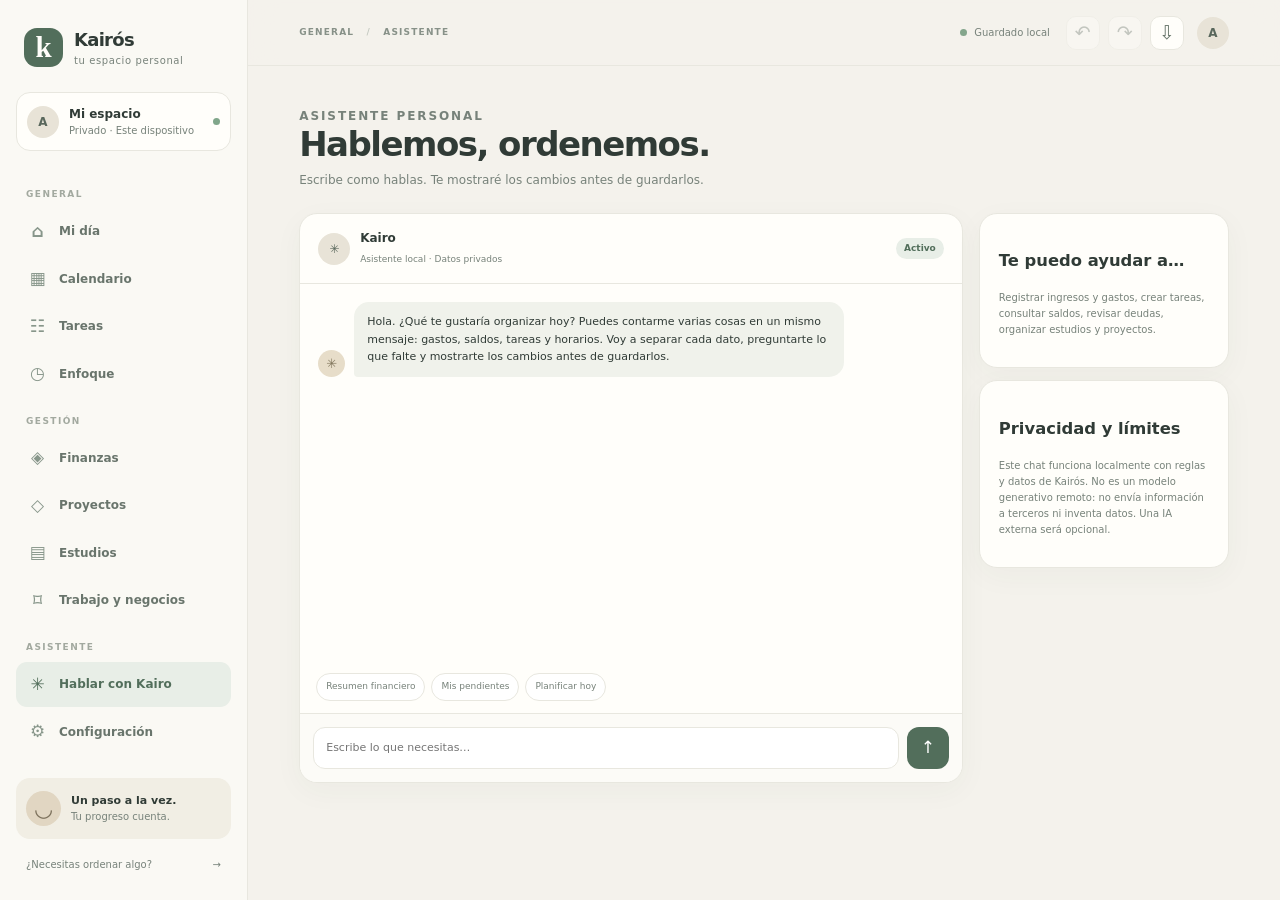
==== commit 7bf44794: "copy(personal): use neutral Spanish in app guidance" ====
--- a/personal/index.html
+++ b/personal/index.html
@@ -26,7 +26,7 @@
 <button class="nav-item" data-view="assistant"><span>✳</span>Hablar con Kairo</button>
 <button class="nav-item" data-view="settings"><span>⚙</span>Configuración</button>
 </nav>
-<div class="sidebar-bottom"><div class="mascot-mini"><span class="mascot-face">◡</span><div><b>Un paso a la vez.</b><small>Tu progreso cuenta.</small></div></div><button class="side-help" data-view="assistant">¿Necesitás ordenar algo? <span>→</span></button></div>
+<div class="sidebar-bottom"><div class="mascot-mini"><span class="mascot-face">◡</span><div><b>Un paso a la vez.</b><small>Tu progreso cuenta.</small></div></div><button class="side-help" data-view="assistant">¿Necesitas ordenar algo? <span>→</span></button></div>
 </aside>
 <div class="main-column">
 <header class="topbar">
@@ -58,7 +58,8 @@
 </nav>
 </div>
 <dialog id="modal"><form id="modalForm"><div class="modal-head"><div><p class="eyebrow" id="modalEyebrow">NUEVO</p><h2 id="modalTitle">Crear</h2></div><button type="button" class="icon-action close-modal" aria-label="Cerrar">×</button></div><div id="modalFields" class="modal-fields"></div><div class="modal-actions"><button type="button" class="btn btn-quiet close-modal">Cancelar</button><button type="submit" class="btn btn-primary">Guardar</button></div></form></dialog>
+<dialog id="tourDialog"><div class="modal-head"><div><p class="eyebrow">RECORRIDO GUIADO</p><h2 id="tourTitle">Conocé Kairós</h2></div><button type="button" class="icon-action" id="tourClose" aria-label="Cerrar">×</button></div><div id="tourBody" class="assistant-note"></div><div class="modal-actions"><button class="btn btn-quiet" id="tourPrev">Atrás</button><button class="btn btn-primary" id="tourNext">Siguiente</button></div></dialog>
 <div class="toast" id="toast" role="status" aria-live="polite"></div>
 <input type="file" id="importFile" accept="application/json,.json" hidden>
-<script src="./domain.js"></script><script src="./app-core.js"></script><script src="./app-views-1.js"></script><script src="./app-views-2.js"></script><script src="./app-views-3.js"></script><script src="./app-views-4.js"></script><script src="./app-forms.js"></script><script src="./app-actions-1.js"></script><script src="./app-features-1.js"></script><script src="./app-features-2.js"></script>
+<script src="./domain.js"></script><script src="./app-core.js"></script><script src="./app-views-1.js"></script><script src="./app-views-2.js"></script><script src="./app-views-3.js"></script><script src="./app-views-4.js"></script><script src="./app-forms.js"></script><script src="./app-actions-1.js"></script><script src="./app-features-1.js"></script><script src="./app-features-2.js"></script><script src="./app-quality.js"></script>
 </body></html>
--- a/personal/styles.css
+++ b/personal/styles.css
@@ -4,3 +4,40 @@
 @media(max-width:760px){.sidebar{display:none}.main-column{margin-left:0;padding-bottom:calc(68px + env(safe-area-inset-bottom))}.topbar{height:58px;padding:0 15px}.breadcrumb{display:none}.mobile-brand{display:flex;align-items:center;gap:8px;font-size:15px}.mobile-brand .brand-mark{width:30px;height:30px;border-radius:10px;font-size:23px}.top-actions{gap:5px}.save-status{font-size:0;margin-right:2px}.save-status i{width:8px;height:8px}.top-actions .icon-action{width:31px;height:31px}.top-avatar{display:none}#main-content{padding:22px 15px 32px}.page-head{align-items:center;margin-bottom:18px}.page-head h1{font-size:26px}.page-head p{font-size:10px}.page-head>.btn{padding:9px 11px;font-size:10px}.grid-4{grid-template-columns:repeat(2,minmax(0,1fr));gap:9px}.grid-3,.grid-2,.two-col,.three-col,.settings-grid,.chat-layout{grid-template-columns:1fr;gap:11px}.card{padding:15px;border-radius:15px}.metric-value{font-size:22px}.welcome-panel{grid-template-columns:1fr 94px;padding:19px 16px;border-radius:17px}.welcome-panel h1{font-size:26px}.welcome-panel p{font-size:10px}.mascot-art{width:88px;height:88px}.mascot-caption{font-size:8px!important}.section-title{margin:19px 0 10px}.section-title h2{font-size:14px}.calendar-grid{display:none}.calendar-mobile-list{display:block}.calendar-head h2{font-size:16px}.calendar-mobile-day{padding:12px 0;border-top:1px solid var(--line)}.calendar-mobile-day b{font-size:11px}.calendar-mobile-day .calendar-event{display:inline-block;max-width:100%;font-size:9px;margin:5px 4px 0 0}.chat-panel{min-height:calc(100dvh - 220px);max-height:calc(100dvh - 160px)}.chat-messages{max-height:none}.assistant-side{display:grid;grid-template-columns:1fr 1fr}.mobile-nav{position:fixed;z-index:30;inset:auto 0 0;display:flex;justify-content:space-around;align-items:center;padding:7px 7px calc(7px + env(safe-area-inset-bottom));background:#fbfaf6f5;backdrop-filter:blur(16px);border-top:1px solid var(--line)}.mobile-nav button{border:0;background:transparent;color:#8b958c;display:flex;flex-direction:column;align-items:center;gap:2px;min-width:52px;padding:3px 7px;font-size:8px;font-weight:650}.mobile-nav button span{font-size:18px;line-height:22px}.mobile-nav button.active{color:var(--sage-dark)}.mobile-nav .mobile-add{width:40px;height:40px;min-width:40px;border-radius:14px;background:var(--sage-dark);color:white;font-size:20px;margin-top:-15px;box-shadow:0 5px 15px #526e5b40}.mobile-nav .mobile-add span{font-size:24px}.row-actions .mini-btn{padding:6px}.data-row{gap:8px}.row-side b{font-size:10px}.calendar-day{min-height:70px}.control{padding:8px 9px}.search-control{min-width:0;width:100%}.toolbar{width:100%}.toolbar .control{flex:1}.timer-display{font-size:60px}.focus-card{padding:23px 14px}.chat-input{padding:11px}.modal-fields{max-height:58dvh}.modal-actions .btn{flex:1}.assistant-side{grid-template-columns:1fr 1fr}}
 @media(max-width:380px){#main-content{padding-left:11px;padding-right:11px}.grid-4{gap:7px}.metric-card{padding:12px}.metric-value{font-size:19px}.welcome-panel h1{font-size:23px}.mascot-art{width:72px;height:72px}.top-actions .icon-action{width:29px;height:29px}}
 @media(prefers-reduced-motion:reduce){*,*:before,*:after{scroll-behavior:auto!important;animation-duration:.01ms!important;transition-duration:.01ms!important}}
+
+
+/* Accessibility and theme preferences */
+html[data-font-scale="large"] body{font-size:16px}
+html[data-font-scale="larger"] body{font-size:18px}
+html[data-font-scale="large"] .metric-label,html[data-font-scale="large"] .metric-note,html[data-font-scale="large"] .row-main small,html[data-font-scale="large"] .assistant-note{font-size:12px}
+html[data-font-scale="larger"] .metric-label,html[data-font-scale="larger"] .metric-note,html[data-font-scale="larger"] .row-main small,html[data-font-scale="larger"] .assistant-note{font-size:14px}
+html[data-font-scale="large"] .nav-item,html[data-font-scale="large"] .btn,html[data-font-scale="large"] .control{font-size:13px}
+html[data-font-scale="larger"] .nav-item,html[data-font-scale="larger"] .btn,html[data-font-scale="larger"] .control{font-size:15px}
+.display-controls{display:grid;grid-template-columns:1fr 1fr;gap:8px;margin-top:12px;align-items:center}
+.display-controls label{font-size:11px;color:var(--muted);font-weight:650}
+html[data-theme="dark"]{color-scheme:dark;--bg:#202923;--paper:#29352e;--paper-2:#303d35;--ink:#edf0e9;--muted:#b3beb3;--faint:#929f94;--line:#435047;--sage:#a2bba4;--sage-dark:#91ad95;--sage-soft:#34473a;--clay:#d5a58d;--clay-soft:#4a3932;--gold:#d6bd8d;--blue-soft:#34464a;--red:#e09b8f;--red-soft:#4b3532;--shadow:0 8px 30px #00000020}
+html[data-theme="dark"] body,html[data-theme="dark"] .sidebar,html[data-theme="dark"] .topbar,html[data-theme="dark"] .mobile-nav,html[data-theme="dark"] .chat-input-row{background:var(--bg);color:var(--ink)}
+html[data-theme="dark"] .welcome-panel,html[data-theme="dark"] .metric-card.primary,html[data-theme="dark"] .mascot-mini{background:#303f34;border-color:#46584a}
+html[data-theme="dark"] .chat-bubble,html[data-theme="dark"] .suggestion,html[data-theme="dark"] .chat-input,html[data-theme="dark"] .form-field input,html[data-theme="dark"] .form-field select,html[data-theme="dark"] .form-field textarea,html[data-theme="dark"] .calendar-weekday{background:var(--paper-2);color:var(--ink);border-color:var(--line)}
+html[data-theme="dark"] .chat-msg.user .chat-bubble{background:#526e5b;color:white}
+html[data-theme="dark"] .calendar-day.outside{background:#263129;color:#718075}
+html[data-theme="dark"] .calendar-event{background:#34473a;color:#d3e3d3}
+html[data-theme="dark"] .nav-item{color:#c1cbc1}
+html[data-theme="dark"] .notice{background:#413b2c;border-color:#65583a;color:#e0cf9e}
+html[data-theme="dark"] dialog{background:var(--paper);color:var(--ink);border-color:var(--line)}
+
+@media(prefers-color-scheme:dark){
+ html[data-theme="system"]{color-scheme:dark;--bg:#202923;--paper:#29352e;--paper-2:#303d35;--ink:#edf0e9;--muted:#b3beb3;--faint:#929f94;--line:#435047;--sage:#a2bba4;--sage-dark:#91ad95;--sage-soft:#34473a;--clay:#d5a58d;--clay-soft:#4a3932;--gold:#d6bd8d;--blue-soft:#34464a;--red:#e09b8f;--red-soft:#4b3532;--shadow:0 8px 30px #00000020}
+ html[data-theme="system"] body,html[data-theme="system"] .sidebar,html[data-theme="system"] .topbar,html[data-theme="system"] .mobile-nav,html[data-theme="system"] .chat-input-row{background:var(--bg);color:var(--ink)}
+ html[data-theme="system"] .welcome-panel,html[data-theme="system"] .metric-card.primary,html[data-theme="system"] .mascot-mini{background:#303f34;border-color:#46584a}
+ html[data-theme="system"] .chat-bubble,html[data-theme="system"] .suggestion,html[data-theme="system"] .chat-input,html[data-theme="system"] .form-field input,html[data-theme="system"] .form-field select,html[data-theme="system"] .form-field textarea,html[data-theme="system"] .calendar-weekday{background:var(--paper-2);color:var(--ink);border-color:var(--line)}
+ html[data-theme="system"] .chat-msg.user .chat-bubble{background:#526e5b;color:white}
+ html[data-theme="system"] dialog{background:var(--paper);color:var(--ink);border-color:var(--line)}
+}
+
+/* Keyboard and reading support for interactive dashboard metrics */
+.metric-card[data-metric-view]{cursor:pointer}
+.metric-card[data-metric-view]:hover{border-color:var(--sage);box-shadow:0 8px 28px #3c4b3e18}
+.metric-card[data-metric-view]:focus-visible{outline:3px solid var(--sage);outline-offset:3px}
+html[data-font-scale="large"] .nav-label,html[data-font-scale="large"] .breadcrumb,html[data-font-scale="large"] .save-status,html[data-font-scale="large"] .metric-label,html[data-font-scale="large"] .metric-note,html[data-font-scale="large"] .task-meta,html[data-font-scale="large"] .chat-bubble,html[data-font-scale="large"] .suggestion,html[data-font-scale="large"] .setting-row small,html[data-font-scale="large"] .mini-btn{font-size:12px}
+html[data-font-scale="larger"] .nav-label,html[data-font-scale="larger"] .breadcrumb,html[data-font-scale="larger"] .save-status,html[data-font-scale="larger"] .metric-label,html[data-font-scale="larger"] .metric-note,html[data-font-scale="larger"] .task-meta,html[data-font-scale="larger"] .chat-bubble,html[data-font-scale="larger"] .suggestion,html[data-font-scale="larger"] .setting-row small,html[data-font-scale="larger"] .mini-btn{font-size:14px}
